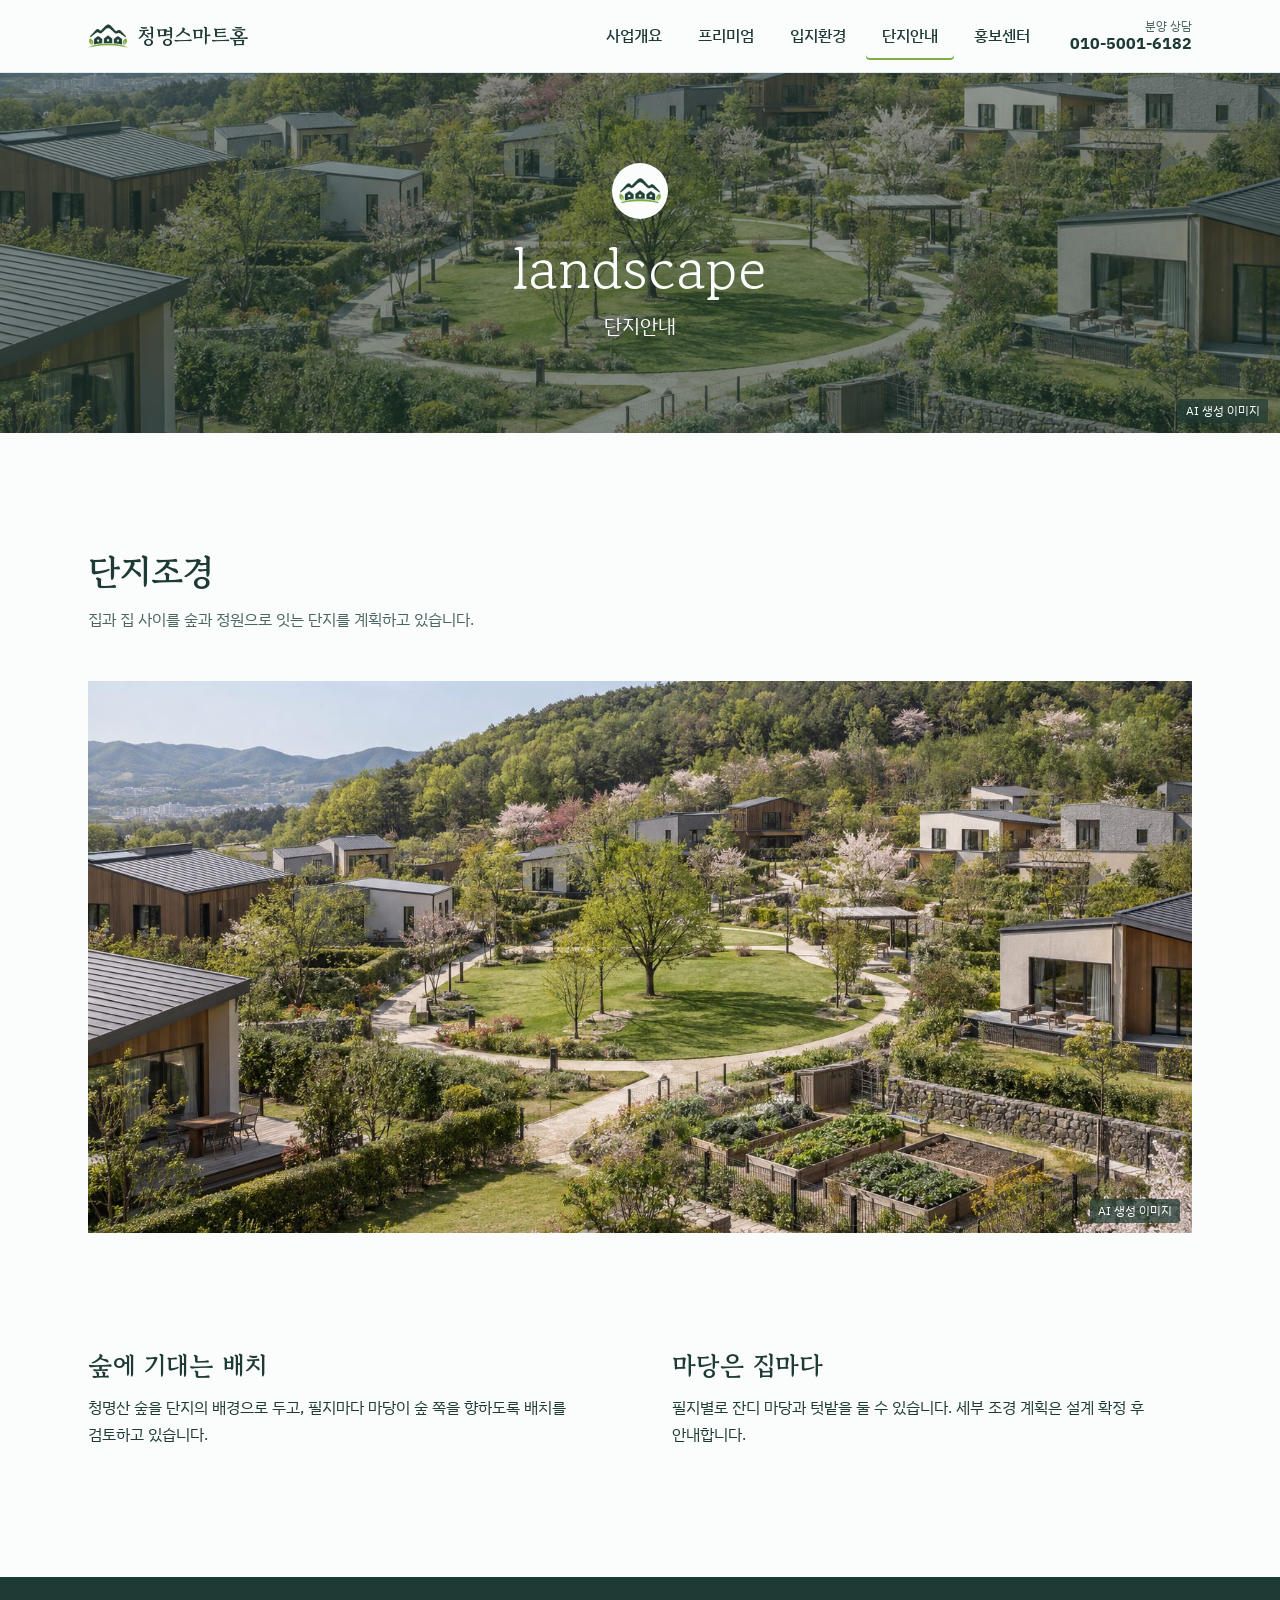
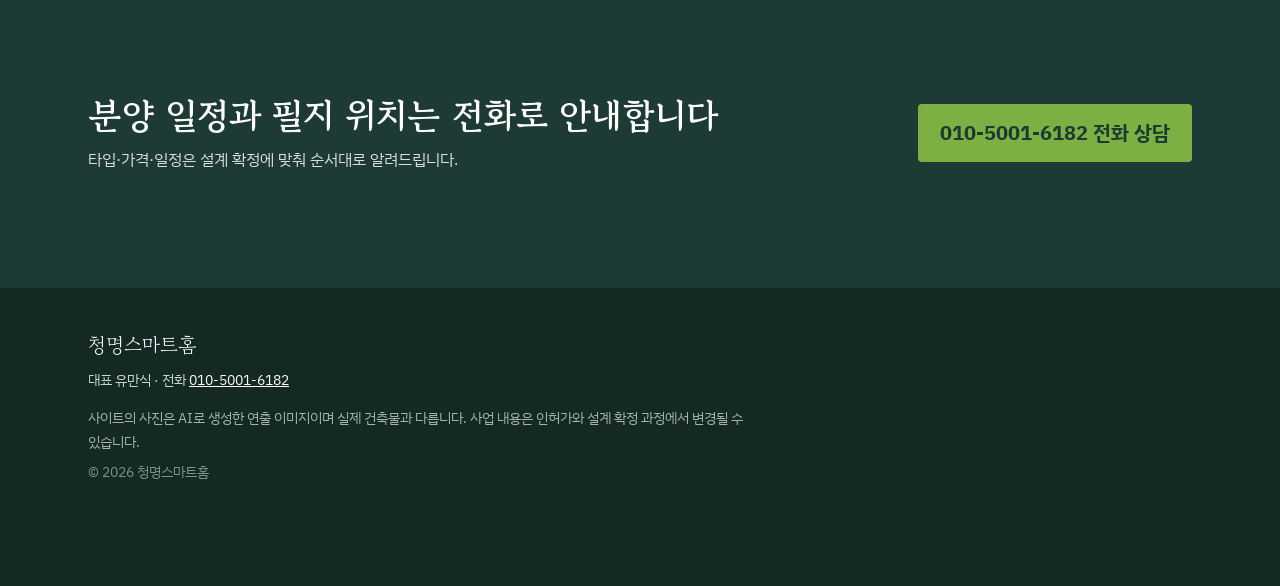
==== design.html @ 1e7546bb "청명스마트홈 소개 사이트 초기 버전 정적 HTML/CSS/JS, PC/MO 반응형 7개 페이지. AI 생성 이미지(codex image_gen)와 도면 기반 배치 개념도 포함.  " ====
<!doctype html>
<html lang="ko">
<head>
<meta charset="utf-8">
<meta name="viewport" content="width=device-width, initial-scale=1, viewport-fit=cover">
<meta name="robots" content="noindex, nofollow">
<title>단지조경 | 청명스마트홈</title>
<meta name="description" content="용인 기흥구 하갈동 청명산 기슭, 모듈형 스마트 단독주택 13세대 — 청명스마트홈">
<link rel="icon" href="assets/img/ai/logo-mark.png">
<link rel="preconnect" href="https://fonts.googleapis.com">
<link rel="preconnect" href="https://fonts.gstatic.com" crossorigin>
<link rel="stylesheet" href="https://fonts.googleapis.com/css2?family=Gowun+Batang:wght@400;700&family=IBM+Plex+Sans+KR:wght@400;500;700&display=swap">
<link rel="stylesheet" href="assets/css/style.css">
</head>
<body data-page="design">
<div data-mount="header"></div>
<div data-mount="sub-visual"></div>
<main id="main">
<section class="section">
  <div class="wrap">
    <div class="section__head"><h2>단지조경</h2><p>집과 집 사이를 숲과 정원으로 잇는 단지를 계획하고 있습니다.</p></div>
    <figure class="wide-fig">
      <img src="assets/img/ai/landscape.jpg" alt="단지 가운데 공용 잔디와 산책로, 텃밭이 있는 조경 연출 이미지 (AI 생성 이미지)">
      <span class="ai-badge">AI 생성 이미지</span>
    </figure>
    <div class="split section" style="padding-bottom:0">
      <div class="prose"><h3>숲에 기대는 배치</h3><p>청명산 숲을 단지의 배경으로 두고, 필지마다 마당이 숲 쪽을 향하도록 배치를 검토하고 있습니다.</p></div>
      <div class="prose"><h3>마당은 집마다</h3><p>필지별로 잔디 마당과 텃밭을 둘 수 있습니다. 세부 조경 계획은 설계 확정 후 안내합니다.</p></div>
    </div>
  </div>
</section>
</main>

<section class="cta">
  <div class="wrap section">
    <div>
      <h2>분양 일정과 필지 위치는 전화로 안내합니다</h2>
      <p>타입·가격·일정은 설계 확정에 맞춰 순서대로 알려드립니다.</p>
    </div>
    <a class="btn btn--leaf" data-tel>전화 상담</a>
  </div>
</section>
<div data-mount="footer"></div>
<script src="assets/js/site-data.js"></script>
<script src="assets/js/common.js"></script>
</body>
</html>
---- assets/css/style.css ----
/* 청명스마트홈 — 맑은 봄날(청명)의 하늘, 백자, 솔잎 */
:root {
  --sky: #DCEAF2;      /* 청명 하늘 */
  --sky-deep: #A9C3CF; /* 모듈 격자선 */
  --paper: #FBFCFC;    /* 백자 */
  --mist: #F3F8FA;
  --pine: #1E3A34;     /* 솔잎 먹색: 본문·헤더 */
  --pine-soft: #4A6560;
  --leaf: #7DB043;     /* 신록: 행동 유도 */
  --leaf-ink: #3F6B1C; /* 신록 위 텍스트 대비용 */

  --serif: "Gowun Batang", "Noto Serif KR", serif;
  --sans: "IBM Plex Sans KR", "Apple SD Gothic Neo", "Malgun Gothic", sans-serif;

  --step--1: 0.875rem;
  --step-0: 1rem;
  --step-1: 1.25rem;
  --step-2: 1.6rem;
  --step-3: 2.2rem;
  --step-4: clamp(2.2rem, 5vw, 3.6rem);

  --gutter: clamp(16px, 4vw, 48px);
  --max: 1200px;
  --header-h: 72px;
}

*, *::before, *::after { box-sizing: border-box; }
html { scroll-behavior: smooth; }
body {
  margin: 0;
  font-family: var(--sans);
  font-size: var(--step-0);
  line-height: 1.7;
  color: var(--pine);
  background: var(--paper);
  word-break: keep-all;
}
body.no-scroll { overflow: hidden; }
img { max-width: 100%; display: block; }
[hidden] { display: none !important; }
a { color: inherit; }
:focus-visible { outline: 3px solid var(--leaf); outline-offset: 3px; }
h1, h2, h3, h4 { font-family: var(--serif); font-weight: 700; line-height: 1.3; margin: 0; }

.wrap { max-width: var(--max); margin: 0 auto; padding-inline: var(--gutter); }
.section { padding-block: clamp(56px, 9vw, 120px); }
.section--sky { background: var(--sky); }
.section__head { max-width: 40rem; margin-bottom: clamp(28px, 4vw, 48px); }
.section__head h2 { font-size: var(--step-3); }
.section__head p { color: var(--pine-soft); margin: 12px 0 0; }

/* 헤더 */
.site-header {
  position: sticky; top: 0; z-index: 50;
  /* backdrop-filter는 고정 배치 모바일 메뉴의 기준을 헤더로 바꿔 메뉴를 잘라내므로 쓰지 않는다 */
  background: var(--paper);
  border-bottom: 1px solid var(--sky);
}
.site-header__inner {
  max-width: var(--max); margin: 0 auto; padding-inline: var(--gutter);
  height: var(--header-h); display: flex; align-items: center; gap: 24px;
}
.brand { display: flex; align-items: center; gap: 10px; text-decoration: none; flex-shrink: 0; }
.brand img { width: 40px; height: 40px; object-fit: contain; }
.brand__name { font-family: var(--serif); font-size: var(--step-1); font-weight: 700; }
.gnb { margin-left: auto; }
.gnb__list { list-style: none; margin: 0; padding: 0; display: flex; gap: 4px; }
.gnb__item { position: relative; }
.gnb__link { display: block; padding: 10px 16px; text-decoration: none; font-weight: 500; border-radius: 4px; }
.gnb__item.is-current > .gnb__link { box-shadow: inset 0 -2px 0 var(--leaf); }
.gnb__link:hover { background: var(--mist); }
.gnb__sub {
  list-style: none; margin: 0; padding: 8px 0; position: absolute; left: 0; top: 100%;
  min-width: 140px; background: var(--paper); border: 1px solid var(--sky);
  opacity: 0; visibility: hidden; transition: opacity .15s;
}
.gnb__item:hover .gnb__sub, .gnb__item:focus-within .gnb__sub { opacity: 1; visibility: visible; }
.gnb__sub a { display: block; padding: 8px 16px; text-decoration: none; font-size: var(--step--1); }
.gnb__sub a:hover, .gnb__sub a[aria-current="page"] { background: var(--sky); }
.head-tel {
  display: flex; flex-direction: column; text-decoration: none; text-align: right;
  font-weight: 700; line-height: 1.2; flex-shrink: 0;
}
.head-tel__label { font-size: .75rem; font-weight: 400; color: var(--pine-soft); }
.nav-toggle { display: none; }

/* 서브 비주얼 */
.sub-visual {
  position: relative; min-height: clamp(220px, 32vw, 360px);
  display: grid; place-items: center; text-align: center; color: var(--paper);
  background-color: var(--pine); background-position: center; background-size: cover;
}
.sub-visual__logo { width: 56px; height: 56px; margin: 0 auto 12px; background: var(--paper); border-radius: 50%; padding: 6px; }
.sub-visual__en { font-family: var(--serif); font-weight: 400; font-size: var(--step-4); letter-spacing: .02em; }
.sub-visual__ko { margin: 4px 0 0; font-size: var(--step-1); }
.ai-badge {
  position: absolute; right: 12px; bottom: 10px; font-size: .75rem;
  padding: 2px 8px; background: rgba(30, 58, 52, .7); color: var(--paper); border-radius: 3px;
}

/* 메인 슬라이드 */
.hero { position: relative; height: calc(100svh - var(--header-h)); min-height: 520px; max-height: 900px; overflow: hidden; background: var(--pine); }
.hero__slide { position: absolute; inset: 0; opacity: 0; transition: opacity 1.2s ease; }
.hero__slide.is-active { opacity: 1; }
.hero__slide img { width: 100%; height: 100%; object-fit: cover; }
.hero__slide::after { content: ""; position: absolute; inset: 0; background: linear-gradient(90deg, rgba(30, 58, 52, .72) 0%, rgba(30, 58, 52, .25) 55%, transparent 80%); }
.hero__text {
  position: absolute; z-index: 1; left: 0; right: 0; bottom: clamp(72px, 14vh, 140px);
  max-width: var(--max); margin: 0 auto; padding-inline: var(--gutter); color: var(--paper);
}
.hero__text h1, .hero__text h2 { font-size: var(--step-4); max-width: 14em; }
.hero__text p { font-size: var(--step-1); margin: 16px 0 0; max-width: 30em; }
.hero__ctrl {
  position: absolute; z-index: 2; right: var(--gutter); bottom: 28px;
  display: flex; align-items: center; gap: 8px; color: var(--paper);
}
.hero__ctrl button {
  width: 44px; height: 44px; border: 1px solid rgba(251, 252, 252, .6); background: transparent;
  color: var(--paper); font-size: 1.1rem; cursor: pointer; border-radius: 50%;
}
.hero__ctrl button:hover { background: rgba(251, 252, 252, .15); }
.hero__count { min-width: 3.5em; text-align: center; font-variant-numeric: tabular-nums; }
.hero .ai-badge { z-index: 2; left: var(--gutter); right: auto; bottom: 28px; }

/* 메인: 13필지 */
.plan-intro { display: grid; grid-template-columns: 1fr 1.4fr; gap: clamp(28px, 5vw, 72px); align-items: center; }
.plan-intro h2 { font-size: var(--step-4); }
.plan-intro p { color: var(--pine-soft); }
.plan-figure { margin: 0; background: var(--mist); border: 1px solid var(--sky); }
.plan-figure img { width: 100%; }
.plan-figure figcaption { font-size: var(--step--1); color: var(--pine-soft); padding: 10px 14px; border-top: 1px solid var(--sky); }

.btn {
  display: inline-flex; align-items: center; gap: 8px; padding: 12px 22px;
  text-decoration: none; font-weight: 700; border-radius: 4px;
  background: var(--pine); color: var(--paper);
}
.btn:hover { background: #2B4F47; }
.btn--leaf { background: var(--leaf); color: var(--pine); }
.btn--leaf:hover { background: #8FC255; }
.btn-row { display: flex; flex-wrap: wrap; gap: 12px; margin-top: 24px; }

/* 타입 미리보기 */
.type-strip { list-style: none; margin: 0; padding: 0; display: grid; grid-template-columns: repeat(5, 1fr); gap: 16px; }
.type-strip a { display: block; text-decoration: none; }
.type-strip img { aspect-ratio: 4 / 3; object-fit: cover; width: 100%; }
.type-strip__name { display: block; margin-top: 10px; font-family: var(--serif); font-size: var(--step-1); font-weight: 700; }
.type-strip__meta { display: block; font-size: var(--step--1); color: var(--pine-soft); }
.type-strip a:hover .type-strip__name { text-decoration: underline; text-decoration-color: var(--leaf); text-underline-offset: 4px; }

/* 표 */
.spec-table { width: 100%; border-collapse: collapse; border-top: 2px solid var(--pine); }
.spec-table th, .spec-table td { padding: 16px 12px; border-bottom: 1px solid var(--sky-deep); text-align: left; vertical-align: top; }
.spec-table th { width: 28%; font-weight: 500; color: var(--pine-soft); }
.spec-table--compact th, .spec-table--compact td { padding: 10px 8px; font-size: var(--step--1); }

/* 두 단 레이아웃 */
.split { display: grid; grid-template-columns: 1fr 1fr; gap: clamp(28px, 5vw, 64px); align-items: start; }
.prose h3 { font-size: var(--step-2); margin-bottom: 12px; }
.prose p { margin: 0 0 14px; max-width: 36em; }

/* 프리미엄 */
.merit { list-style: none; margin: 0; padding: 0; display: grid; grid-template-columns: repeat(3, 1fr); border-top: 2px solid var(--pine); }
.merit li { padding: 28px 24px 28px 0; border-bottom: 1px solid var(--sky-deep); }
.merit li:not(:nth-child(3n+1)) { padding-left: 24px; border-left: 1px solid var(--sky-deep); }
.merit h3 { font-size: var(--step-1); margin-bottom: 8px; }
.merit p { margin: 0; color: var(--pine-soft); font-size: .95rem; }
.merit .tag { display: inline-block; margin-top: 10px; font-size: .75rem; color: var(--leaf-ink); }

/* 입지 */
.loc-map { margin: 0; border: 1px solid var(--sky); background: var(--mist); position: relative; }
.loc-map__zoom {
  position: absolute; right: 12px; top: 12px; padding: 6px 12px; font-size: var(--step--1);
  background: var(--paper); border: 1px solid var(--sky-deep); text-decoration: none; border-radius: 3px;
}
.loc-list { list-style: none; margin: 0; padding: 0; display: grid; grid-template-columns: repeat(2, 1fr); gap: 0 32px; }
.loc-item { padding: 20px 0; border-bottom: 1px solid var(--sky-deep); }
.loc-item h4 { font-size: var(--step-1); }
.loc-item p { margin: 6px 0 0; }
.loc-item__src { font-size: .8rem; color: var(--pine-soft); }
.loc-item--owner h4::after { content: "사업주 안내"; margin-left: 8px; font: 500 .7rem var(--sans); color: var(--leaf-ink); border: 1px solid var(--leaf); padding: 1px 6px; border-radius: 2px; vertical-align: middle; }

/* 타입별 모듈주택 탭 */
.type-tabs__list { display: flex; gap: 8px; margin-bottom: 32px; overflow-x: auto; }
.type-tabs__tab {
  flex: 1 0 120px; padding: 12px 8px; cursor: pointer; text-align: center;
  background: var(--paper); color: var(--pine); border: 1px solid var(--pine); border-radius: 4px;
  font: inherit; display: flex; flex-direction: column; line-height: 1.3;
}
.type-tabs__tab strong { font-family: var(--serif); font-size: var(--step-1); }
.type-tabs__tab span { font-size: .8rem; color: inherit; opacity: .8; }
.type-tabs__tab[aria-selected="true"] { background: var(--pine); color: var(--paper); }
.type-panel { display: grid; grid-template-columns: 1.4fr 1fr; gap: clamp(24px, 4vw, 56px); align-items: start; }
.type-panel__fig { margin: 0; }
.type-panel__fig img { width: 100%; aspect-ratio: 3 / 2; object-fit: cover; }
.type-panel__fig figcaption { font-size: .8rem; color: var(--pine-soft); margin-top: 8px; }
.type-panel__title { font-size: var(--step-3); }
.type-panel__title span { font-weight: 400; }
.type-panel__size { font-size: var(--step-1); margin: 4px 0 16px; color: var(--leaf-ink); font-weight: 700; }
.type-panel__points { padding-left: 1.1em; margin: 20px 0; }
.type-panel__points li { margin-bottom: 6px; }
.type-panel__ref { font-size: .8rem; color: var(--pine-soft); border-left: 3px solid var(--sky-deep); padding-left: 10px; }
.notice { font-size: var(--step--1); color: var(--pine-soft); margin-top: 32px; }

/* 언론보도 */
.news-list { list-style: none; margin: 0; padding: 0; border-top: 2px solid var(--pine); }
.news-list a {
  display: grid; grid-template-columns: 8rem 1fr 7rem; gap: 16px; align-items: baseline;
  padding: 22px 8px; border-bottom: 1px solid var(--sky-deep); text-decoration: none;
}
.news-list a:hover { background: var(--mist); }
.news-list__press { font-weight: 700; }
.news-list__title { font-family: var(--serif); font-size: var(--step-1); }
.news-list time { color: var(--pine-soft); font-size: var(--step--1); text-align: right; }

/* 조경 */
.wide-fig { margin: 0; position: relative; }
.wide-fig img { width: 100%; aspect-ratio: 16 / 8; object-fit: cover; }

/* 상담 */
.cta { background: var(--pine); color: var(--paper); }
.cta .wrap { display: flex; flex-wrap: wrap; justify-content: space-between; align-items: center; gap: 24px; }
.cta h2 { font-size: var(--step-3); }
.cta p { margin: 8px 0 0; opacity: .85; }
.cta .btn--leaf { font-size: var(--step-1); }

/* 푸터 */
.site-footer { background: #142824; color: #C8D6D3; padding-block: 40px 96px; font-size: var(--step--1); }
.site-footer__inner { max-width: var(--max); margin: 0 auto; padding-inline: var(--gutter); }
.site-footer p { margin: 0 0 6px; }
.site-footer__brand { font-family: var(--serif); font-size: var(--step-1); color: var(--paper); }
.site-footer a { color: var(--paper); }
.site-footer__note { max-width: 48em; opacity: .8; margin-top: 14px !important; }
.site-footer__copy { opacity: .6; }

.call-fab { display: none; }

/* 태블릿 */
@media (max-width: 1024px) {
  .type-strip { grid-template-columns: repeat(3, 1fr); }
  .merit { grid-template-columns: repeat(2, 1fr); }
  .merit li:not(:nth-child(3n+1)) { padding-left: 0; border-left: 0; }
  .merit li:nth-child(even) { padding-left: 24px; border-left: 1px solid var(--sky-deep); }
}

/* 모바일 */
@media (max-width: 860px) {
  :root { --header-h: 60px; }
  .head-tel { display: none; }
  .nav-toggle {
    display: flex; flex-direction: column; justify-content: center; gap: 5px;
    margin-left: auto; width: 44px; height: 44px; padding: 10px; border: 0; background: none; cursor: pointer;
  }
  .nav-toggle span { display: block; height: 2px; background: var(--pine); transition: transform .2s, opacity .2s; }
  .is-open .nav-toggle span:nth-child(1) { transform: translateY(7px) rotate(45deg); }
  .is-open .nav-toggle span:nth-child(2) { opacity: 0; }
  .is-open .nav-toggle span:nth-child(3) { transform: translateY(-7px) rotate(-45deg); }
  .gnb {
    position: fixed; inset: var(--header-h) 0 0 0; background: var(--paper);
    padding: 16px var(--gutter) 40px; overflow-y: auto; display: none;
  }
  .is-open .gnb { display: block; }
  .gnb__list { flex-direction: column; gap: 0; }
  .gnb__item { border-bottom: 1px solid var(--sky); }
  .gnb__link { padding: 16px 4px; font-size: var(--step-1); font-family: var(--serif); }
  .gnb__sub { position: static; opacity: 1; visibility: visible; border: 0; padding: 0 0 12px 12px; background: none; }
  .gnb__sub a { font-size: var(--step-0); }

  .plan-intro, .split, .type-panel { grid-template-columns: 1fr; }
  .type-strip { grid-template-columns: repeat(2, 1fr); }
  .merit, .loc-list { grid-template-columns: 1fr; }
  .merit li:nth-child(even) { padding-left: 0; border-left: 0; }
  .merit li { padding-right: 0; }
  .news-list a { grid-template-columns: 1fr; gap: 4px; }
  .news-list time { text-align: left; }
  .spec-table th { width: 34%; }
  /* 하단 전화 버튼(약 80px)을 피해 배치 */
  .hero__text { bottom: 150px; }
  .hero__ctrl, .hero .ai-badge { bottom: 92px; }
  .wide-fig img { aspect-ratio: 4 / 3; }

  .call-fab {
    display: block; position: fixed; z-index: 40; left: 16px; right: 16px;
    bottom: calc(16px + env(safe-area-inset-bottom, 0px));
    padding: 14px; text-align: center; font-weight: 700; text-decoration: none;
    background: var(--leaf); color: var(--pine); border-radius: 6px;
    box-shadow: 0 4px 14px rgba(30, 58, 52, .25);
  }
}

@media (prefers-reduced-motion: reduce) {
  html { scroll-behavior: auto; }
  .hero__slide { transition: none; }
}
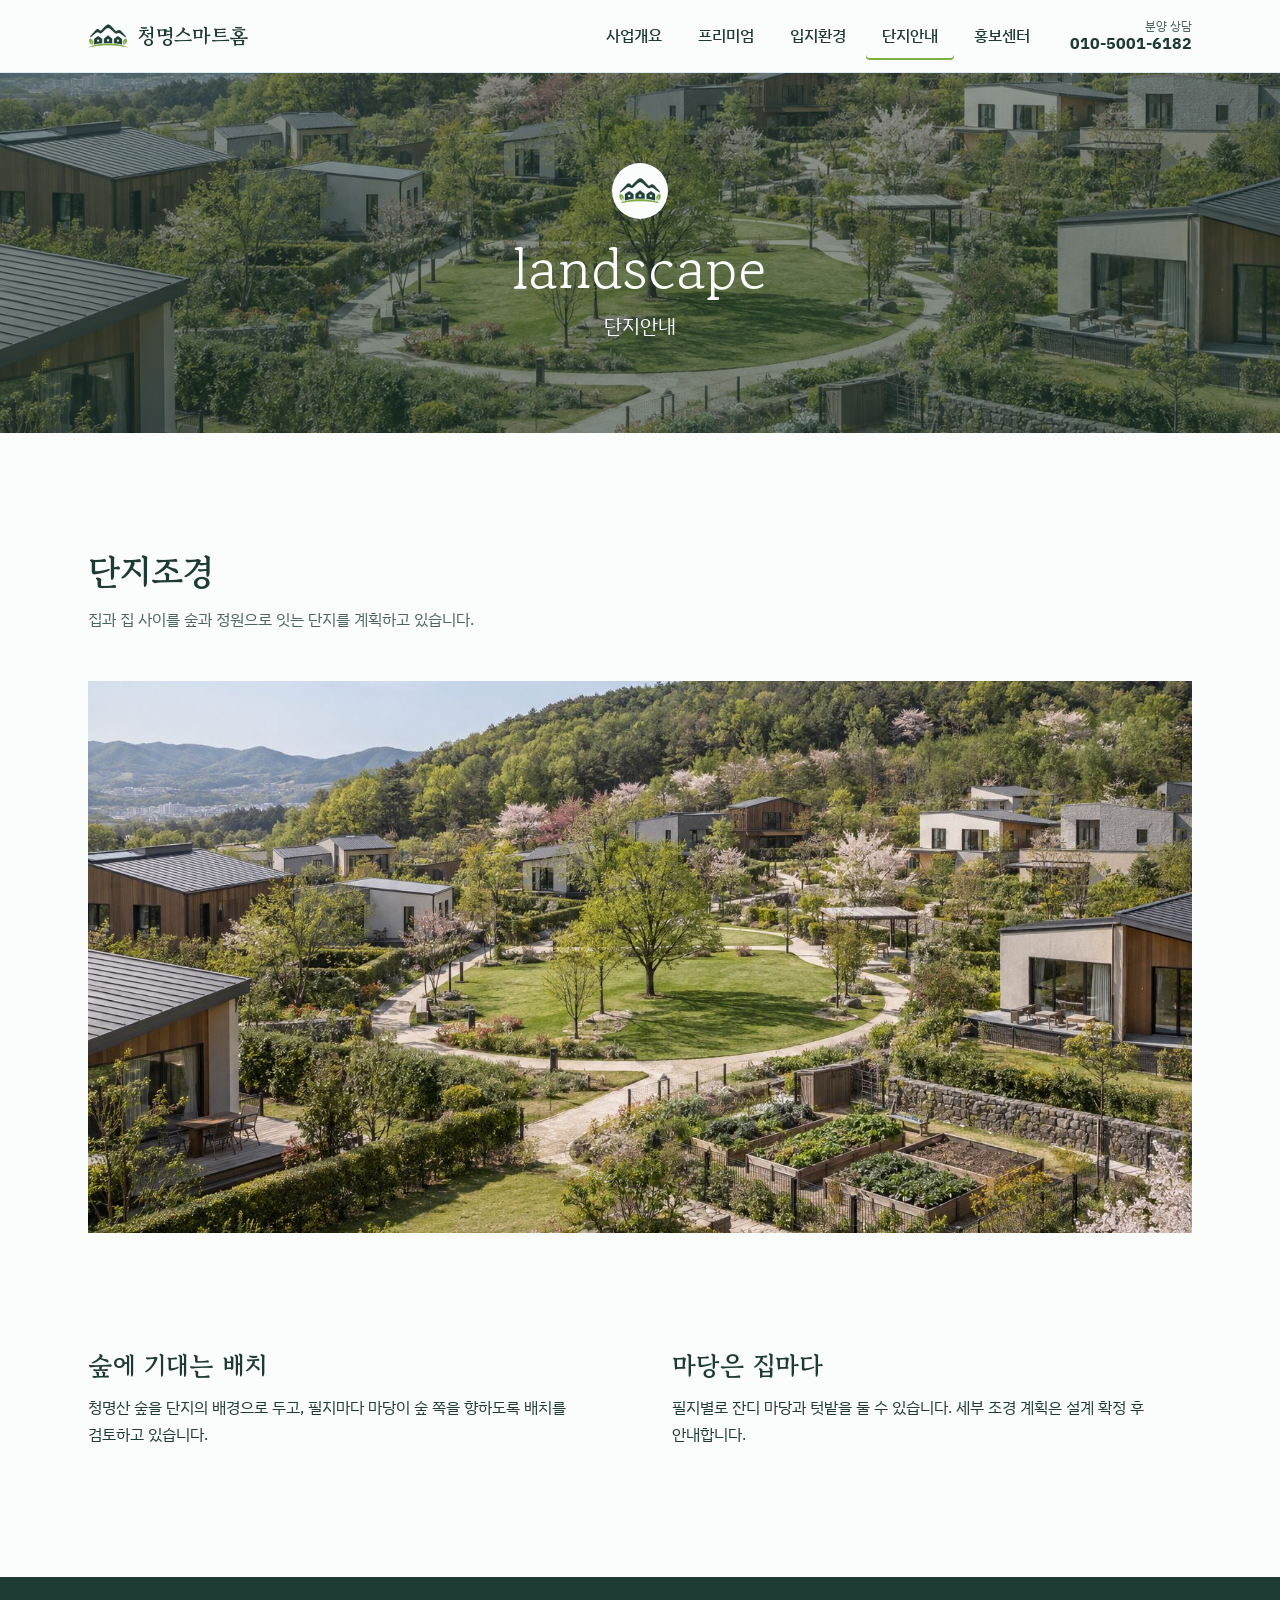
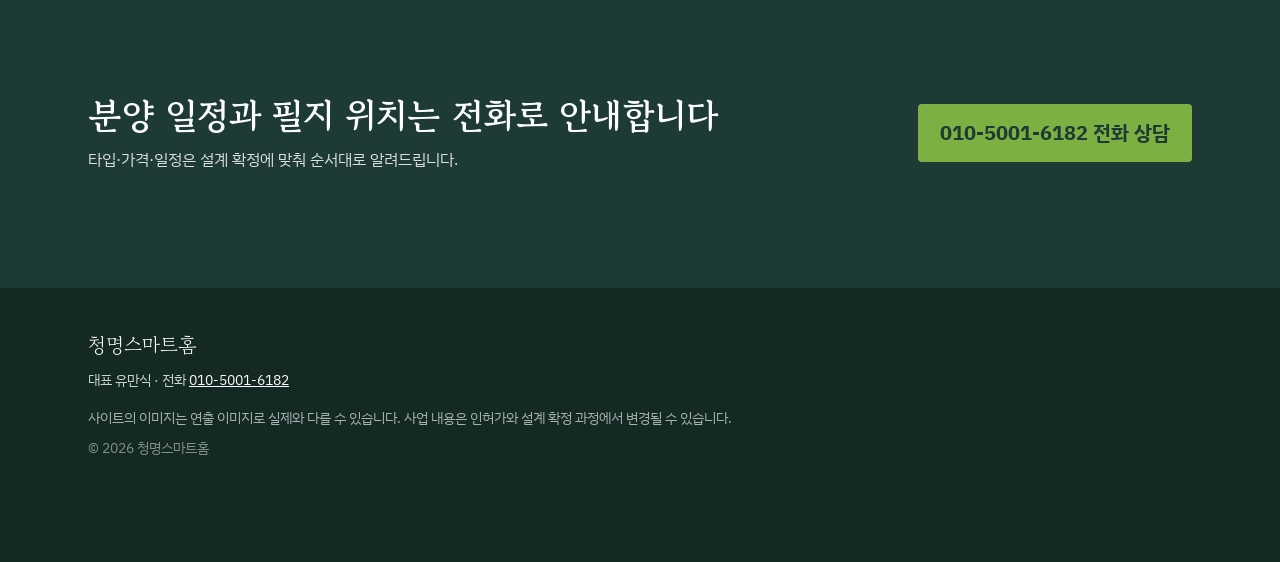
==== commit 3eb56283: "사이트 화면의 AI 생성 표기 제거 AI 생성 여부는 내부 핸드오프에만 기록하고, 푸터에는 연출 이미지 고지만 유지.  Co-Authored-By: Claude Opus 5.5 <" ====
--- a/design.html
+++ b/design.html
@@ -20,8 +20,7 @@
   <div class="wrap">
     <div class="section__head"><h2>단지조경</h2><p>집과 집 사이를 숲과 정원으로 잇는 단지를 계획하고 있습니다.</p></div>
     <figure class="wide-fig">
-      <img src="assets/img/ai/landscape.jpg" alt="단지 가운데 공용 잔디와 산책로, 텃밭이 있는 조경 연출 이미지 (AI 생성 이미지)">
-      <span class="ai-badge">AI 생성 이미지</span>
+      <img src="assets/img/ai/landscape.jpg" alt="단지 가운데 공용 잔디와 산책로, 텃밭이 있는 조경 연출 이미지">
     </figure>
     <div class="split section" style="padding-bottom:0">
       <div class="prose"><h3>숲에 기대는 배치</h3><p>청명산 숲을 단지의 배경으로 두고, 필지마다 마당이 숲 쪽을 향하도록 배치를 검토하고 있습니다.</p></div>
--- a/assets/css/style.css
+++ b/assets/css/style.css
@@ -93,10 +93,6 @@
 .sub-visual__logo { width: 56px; height: 56px; margin: 0 auto 12px; background: var(--paper); border-radius: 50%; padding: 6px; }
 .sub-visual__en { font-family: var(--serif); font-weight: 400; font-size: var(--step-4); letter-spacing: .02em; }
 .sub-visual__ko { margin: 4px 0 0; font-size: var(--step-1); }
-.ai-badge {
-  position: absolute; right: 12px; bottom: 10px; font-size: .75rem;
-  padding: 2px 8px; background: rgba(30, 58, 52, .7); color: var(--paper); border-radius: 3px;
-}
 
 /* 메인 슬라이드 */
 .hero { position: relative; height: calc(100svh - var(--header-h)); min-height: 520px; max-height: 900px; overflow: hidden; background: var(--pine); }
@@ -120,8 +116,7 @@
 }
 .hero__ctrl button:hover { background: rgba(251, 252, 252, .15); }
 .hero__count { min-width: 3.5em; text-align: center; font-variant-numeric: tabular-nums; }
-.hero .ai-badge { z-index: 2; left: var(--gutter); right: auto; bottom: 28px; }
-
+.hero 
 /* 메인: 13필지 */
 .plan-intro { display: grid; grid-template-columns: 1fr 1.4fr; gap: clamp(28px, 5vw, 72px); align-items: center; }
 .plan-intro h2 { font-size: var(--step-4); }
@@ -276,8 +271,7 @@
   .spec-table th { width: 34%; }
   /* 하단 전화 버튼(약 80px)을 피해 배치 */
   .hero__text { bottom: 150px; }
-  .hero__ctrl, .hero .ai-badge { bottom: 92px; }
-  .wide-fig img { aspect-ratio: 4 / 3; }
+  .hero__ctrl, .hero   .wide-fig img { aspect-ratio: 4 / 3; }
 
   .call-fab {
     display: block; position: fixed; z-index: 40; left: 16px; right: 16px;
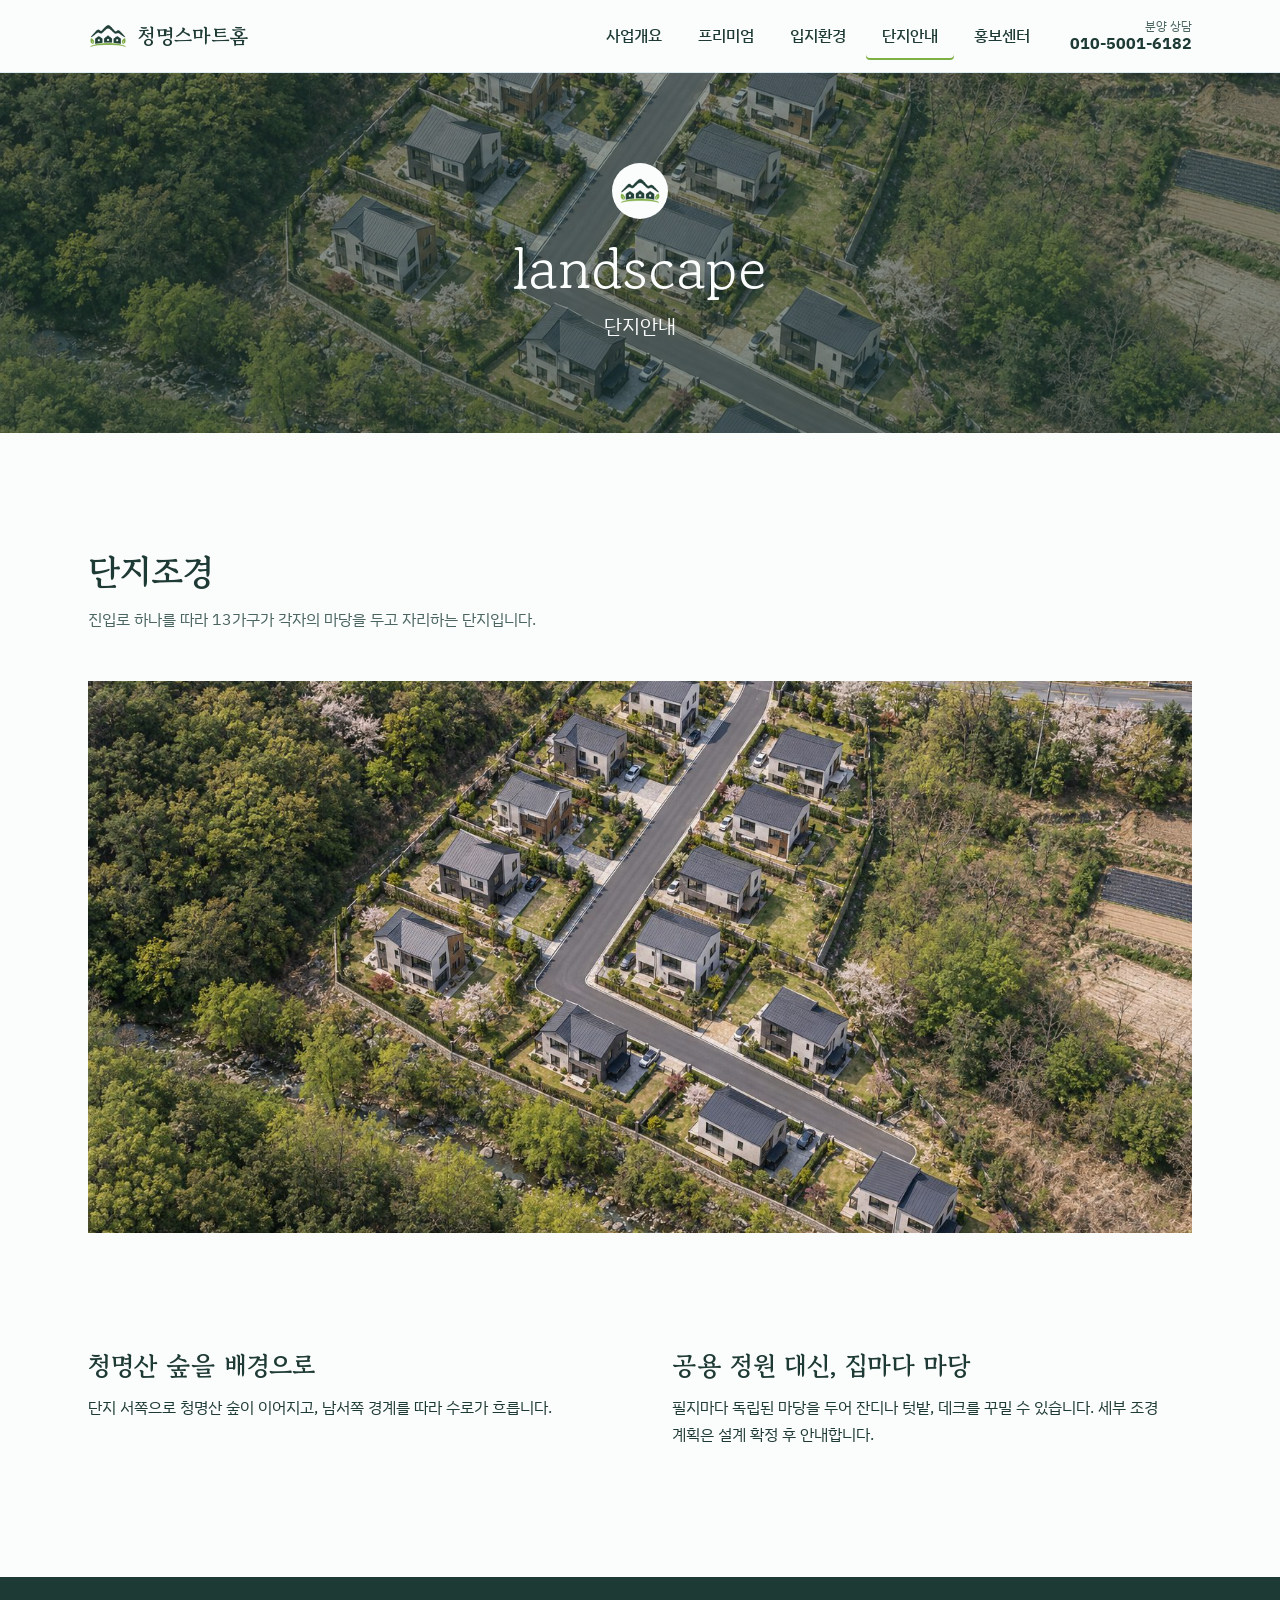
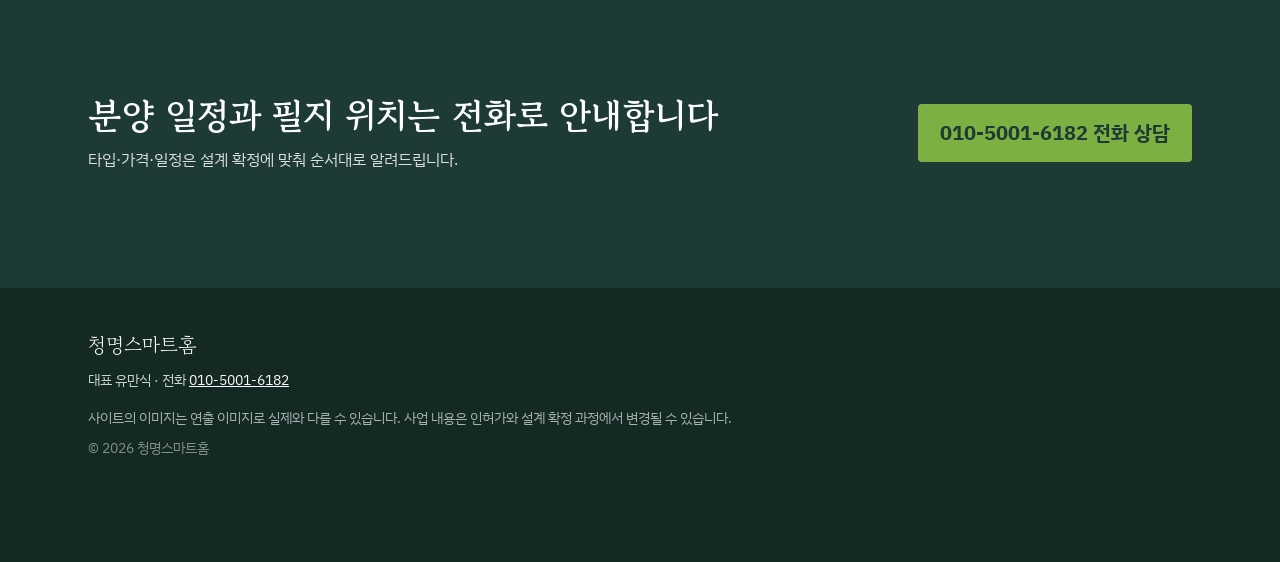
==== commit 7ba9e6a5: "사업개요 대표 지번·지도 링크 추가, 입지 지도·단지조경 이미지 교체 - 대표 지번 하갈동 343-1 일원, 카카오맵·네이버지도 링크 - 입지 지도: 네이버지도 좌표 기반 실제 방" ====
--- a/design.html
+++ b/design.html
@@ -18,13 +18,13 @@
 <main id="main">
 <section class="section">
   <div class="wrap">
-    <div class="section__head"><h2>단지조경</h2><p>집과 집 사이를 숲과 정원으로 잇는 단지를 계획하고 있습니다.</p></div>
+    <div class="section__head"><h2>단지조경</h2><p>진입로 하나를 따라 13가구가 각자의 마당을 두고 자리하는 단지입니다.</p></div>
     <figure class="wide-fig">
-      <img src="assets/img/ai/landscape.jpg" alt="단지 가운데 공용 잔디와 산책로, 텃밭이 있는 조경 연출 이미지">
+      <img src="assets/img/ai/landscape-v2.jpg" alt="꺾인 진입로 하나를 따라 13채의 주택이 각자의 마당을 두고 늘어선 단지 조감 연출 이미지">
     </figure>
     <div class="split section" style="padding-bottom:0">
-      <div class="prose"><h3>숲에 기대는 배치</h3><p>청명산 숲을 단지의 배경으로 두고, 필지마다 마당이 숲 쪽을 향하도록 배치를 검토하고 있습니다.</p></div>
-      <div class="prose"><h3>마당은 집마다</h3><p>필지별로 잔디 마당과 텃밭을 둘 수 있습니다. 세부 조경 계획은 설계 확정 후 안내합니다.</p></div>
+      <div class="prose"><h3>청명산 숲을 배경으로</h3><p>단지 서쪽으로 청명산 숲이 이어지고, 남서쪽 경계를 따라 수로가 흐릅니다.</p></div>
+      <div class="prose"><h3>공용 정원 대신, 집마다 마당</h3><p>필지마다 독립된 마당을 두어 잔디나 텃밭, 데크를 꾸밀 수 있습니다. 세부 조경 계획은 설계 확정 후 안내합니다.</p></div>
     </div>
   </div>
 </section>
--- a/assets/css/style.css
+++ b/assets/css/style.css
@@ -211,6 +211,10 @@
 /* 조경 */
 .wide-fig { margin: 0; position: relative; }
 .wide-fig img { width: 100%; aspect-ratio: 16 / 8; object-fit: cover; }
+
+.map-links { margin-top: 28px; }
+.map-links__addr { margin: 0; font-family: var(--serif); font-size: var(--step-1); font-weight: 700; }
+.map-links .btn-row { margin-top: 12px; }
 
 /* 상담 */
 .cta { background: var(--pine); color: var(--paper); }
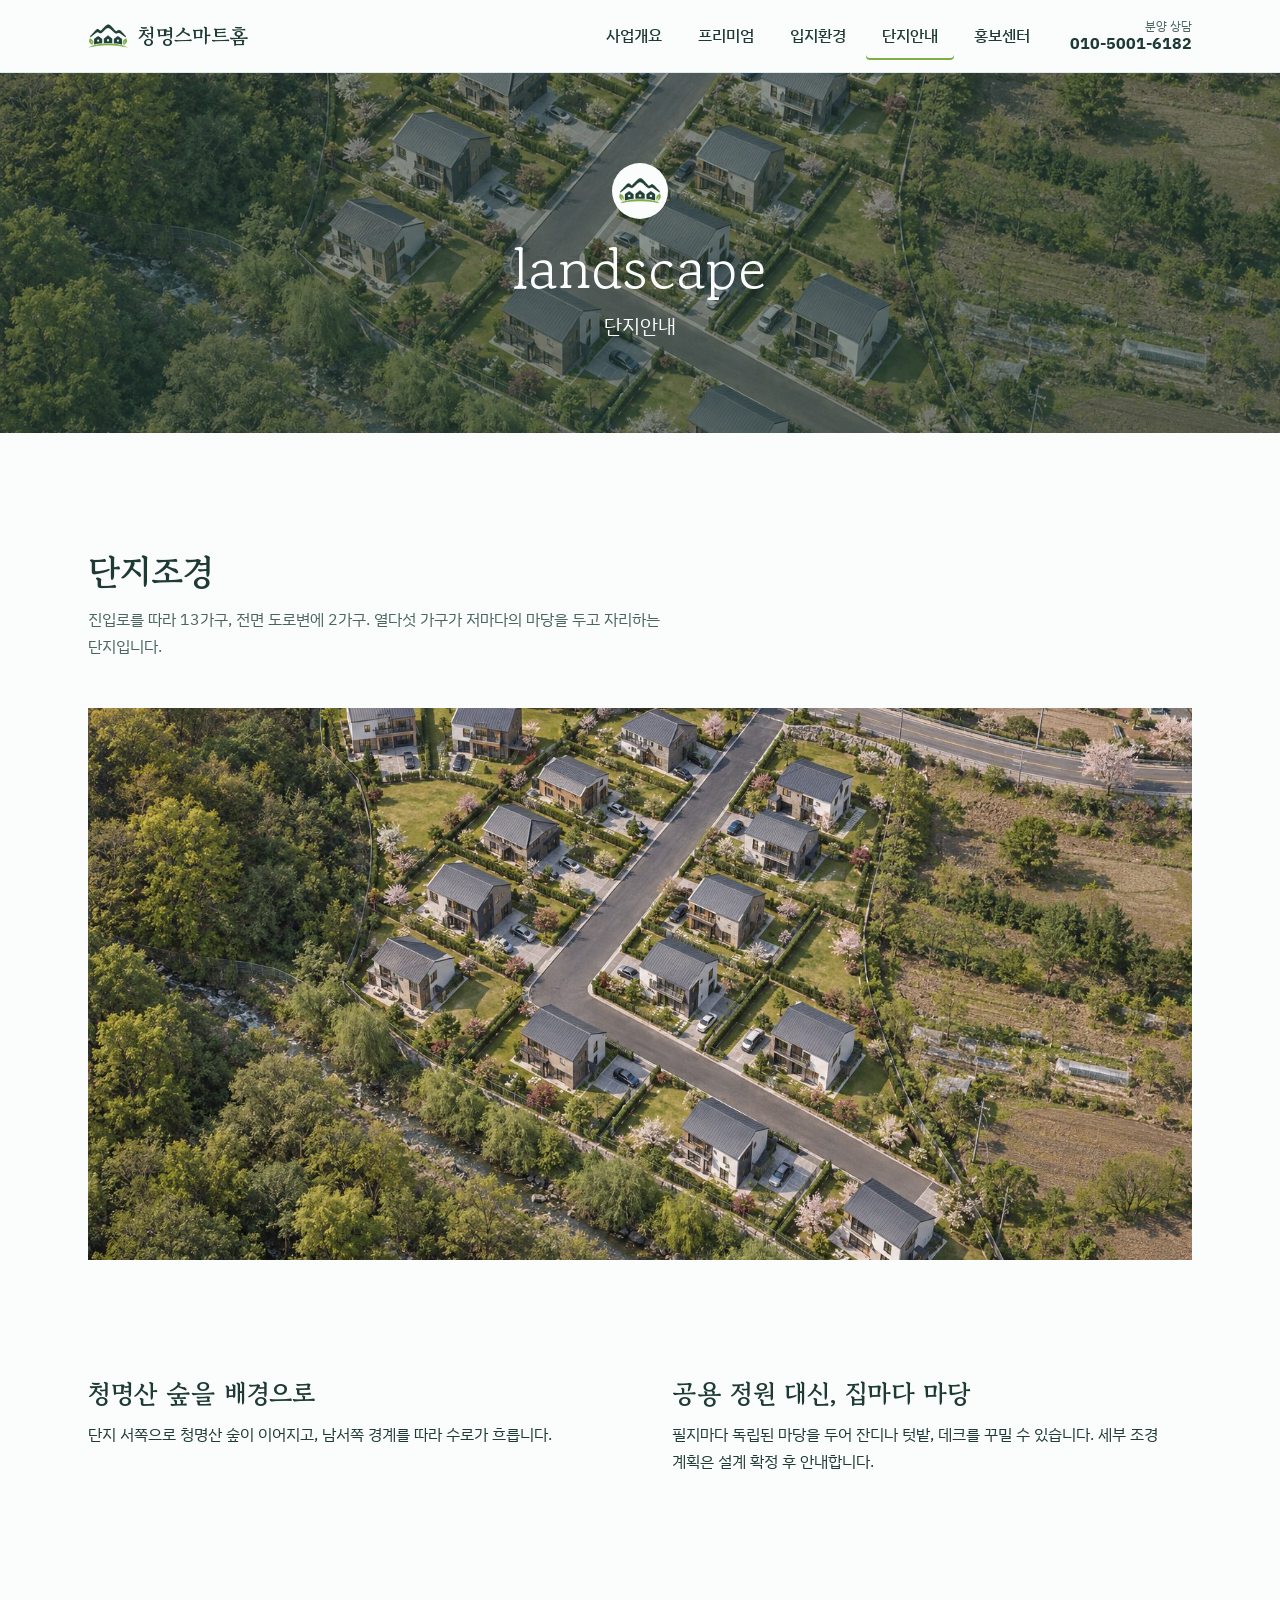
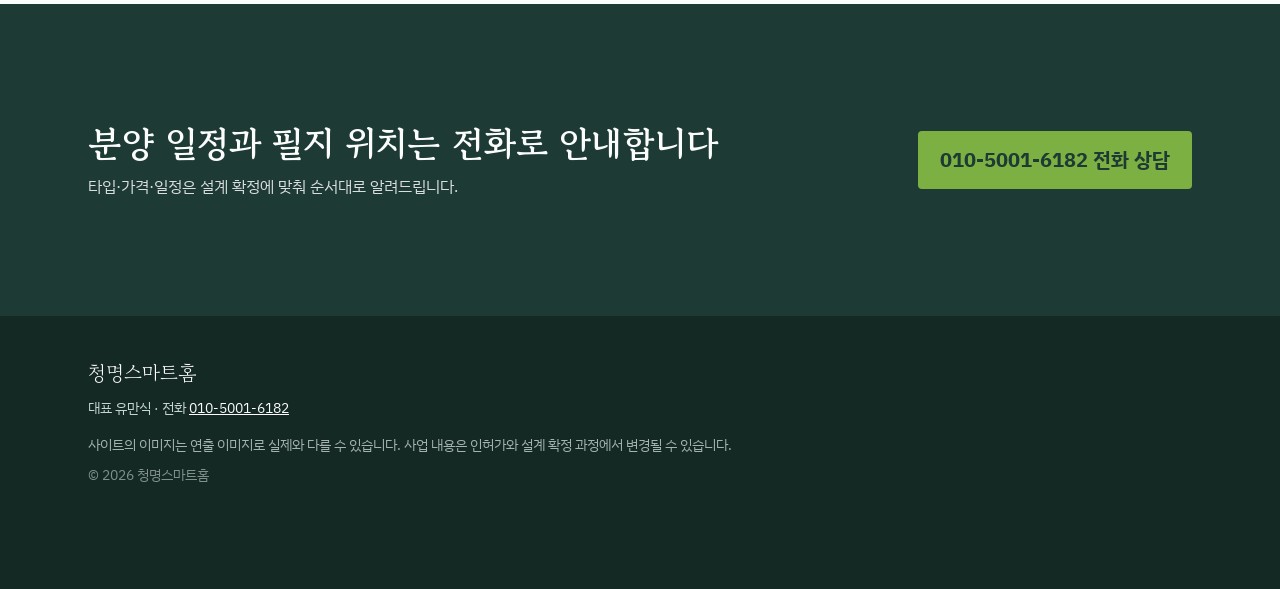
==== commit d85e959d: "15필지(343-2답 일대 2필지 추가)·사업개요·문구·언론보도 갱신 - 배치 개념도에 14·15번 필지 추가, 단지 전경·단지조경·거실 이미지 재생성 - 대지 약 1,900평, " ====
--- a/design.html
+++ b/design.html
@@ -5,7 +5,7 @@
 <meta name="viewport" content="width=device-width, initial-scale=1, viewport-fit=cover">
 <meta name="robots" content="noindex, nofollow">
 <title>단지조경 | 청명스마트홈</title>
-<meta name="description" content="용인 기흥구 하갈동 청명산 기슭, 모듈형 스마트 단독주택 13세대 — 청명스마트홈">
+<meta name="description" content="용인 기흥구 하갈동 청명산 기슭, 모듈형 AI 스마트 단독주택 15세대 — 청명스마트홈">
 <link rel="icon" href="assets/img/ai/logo-mark.png">
 <link rel="preconnect" href="https://fonts.googleapis.com">
 <link rel="preconnect" href="https://fonts.gstatic.com" crossorigin>
@@ -18,9 +18,9 @@
 <main id="main">
 <section class="section">
   <div class="wrap">
-    <div class="section__head"><h2>단지조경</h2><p>진입로 하나를 따라 13가구가 각자의 마당을 두고 자리하는 단지입니다.</p></div>
+    <div class="section__head"><h2>단지조경</h2><p>진입로를 따라 13가구, 전면 도로변에 2가구. 열다섯 가구가 저마다의 마당을 두고 자리하는 단지입니다.</p></div>
     <figure class="wide-fig">
-      <img src="assets/img/ai/landscape-v2.jpg" alt="꺾인 진입로 하나를 따라 13채의 주택이 각자의 마당을 두고 늘어선 단지 조감 연출 이미지">
+      <img src="assets/img/ai/landscape-v3.jpg" alt="꺾인 진입로를 따라 13채, 전면 도로변에 2채의 주택이 각자의 마당을 두고 자리한 단지 조감 연출 이미지">
     </figure>
     <div class="split section" style="padding-bottom:0">
       <div class="prose"><h3>청명산 숲을 배경으로</h3><p>단지 서쪽으로 청명산 숲이 이어지고, 남서쪽 경계를 따라 수로가 흐릅니다.</p></div>
--- a/assets/css/style.css
+++ b/assets/css/style.css
@@ -117,7 +117,7 @@
 .hero__ctrl button:hover { background: rgba(251, 252, 252, .15); }
 .hero__count { min-width: 3.5em; text-align: center; font-variant-numeric: tabular-nums; }
 .hero 
-/* 메인: 13필지 */
+/* 메인: 15필지 */
 .plan-intro { display: grid; grid-template-columns: 1fr 1.4fr; gap: clamp(28px, 5vw, 72px); align-items: center; }
 .plan-intro h2 { font-size: var(--step-4); }
 .plan-intro p { color: var(--pine-soft); }
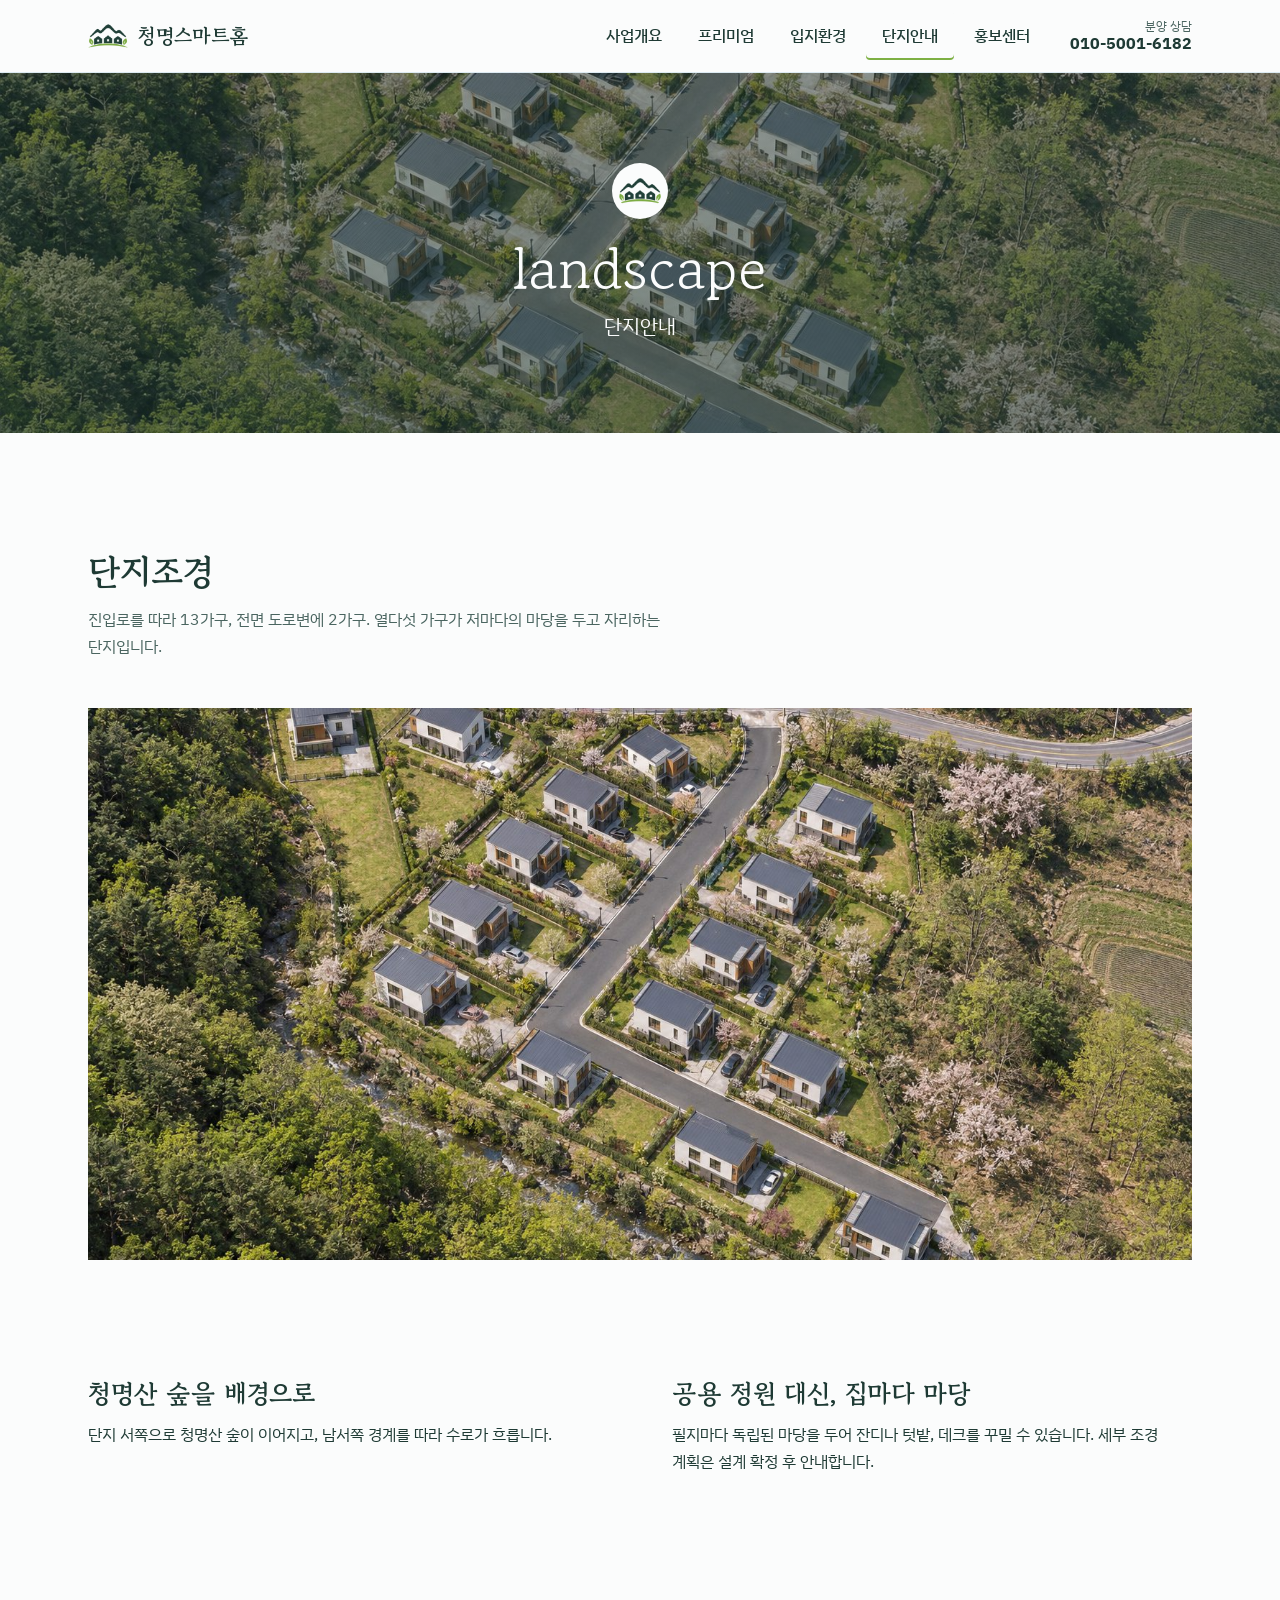
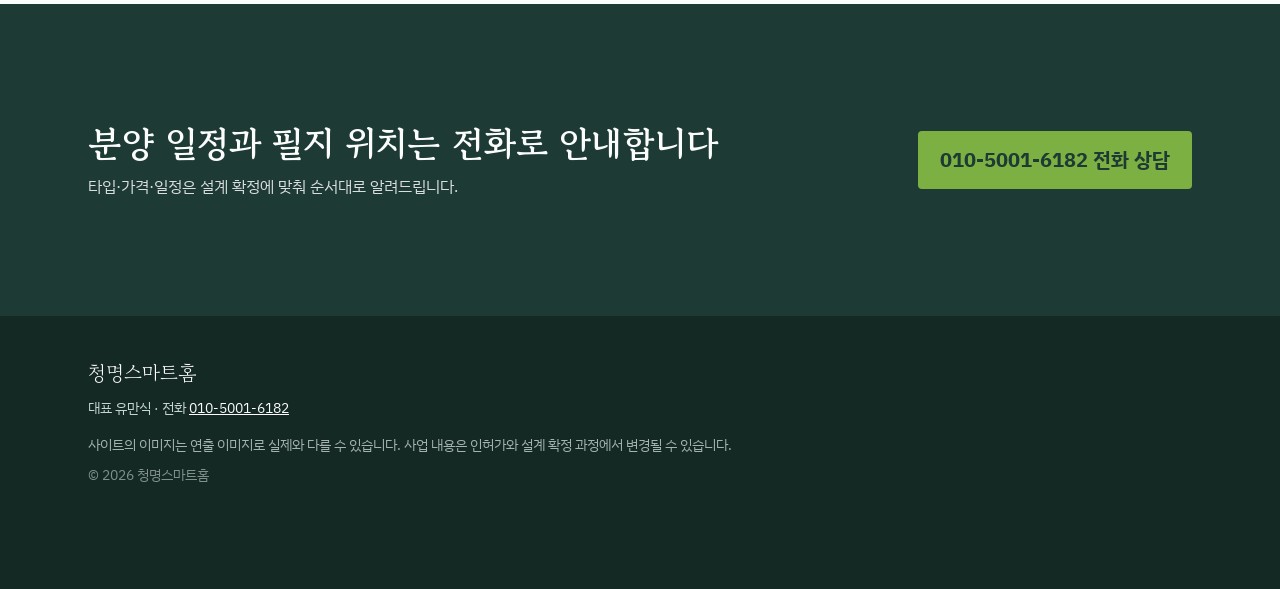
==== commit 5bcac905: "10/13 수정사항 반영: 배치도 건물 위치·단지조경·약도·직주근접·도로 문구 - 배치도 건물 14동을 수정안 위치로 이동(필지 경계 유지), 단지조경 이미지 재생성 - 청명초 0" ====
--- a/design.html
+++ b/design.html
@@ -20,7 +20,7 @@
   <div class="wrap">
     <div class="section__head"><h2>단지조경</h2><p>진입로를 따라 13가구, 전면 도로변에 2가구. 열다섯 가구가 저마다의 마당을 두고 자리하는 단지입니다.</p></div>
     <figure class="wide-fig">
-      <img src="assets/img/ai/landscape-v3.jpg" alt="꺾인 진입로를 따라 13채, 전면 도로변에 2채의 주택이 각자의 마당을 두고 자리한 단지 조감 연출 이미지">
+      <img src="assets/img/ai/landscape-v4.jpg" alt="꺾인 진입로를 따라 13채, 전면 도로변에 2채의 주택이 각자의 마당을 두고 자리한 단지 조감 연출 이미지">
     </figure>
     <div class="split section" style="padding-bottom:0">
       <div class="prose"><h3>청명산 숲을 배경으로</h3><p>단지 서쪽으로 청명산 숲이 이어지고, 남서쪽 경계를 따라 수로가 흐릅니다.</p></div>
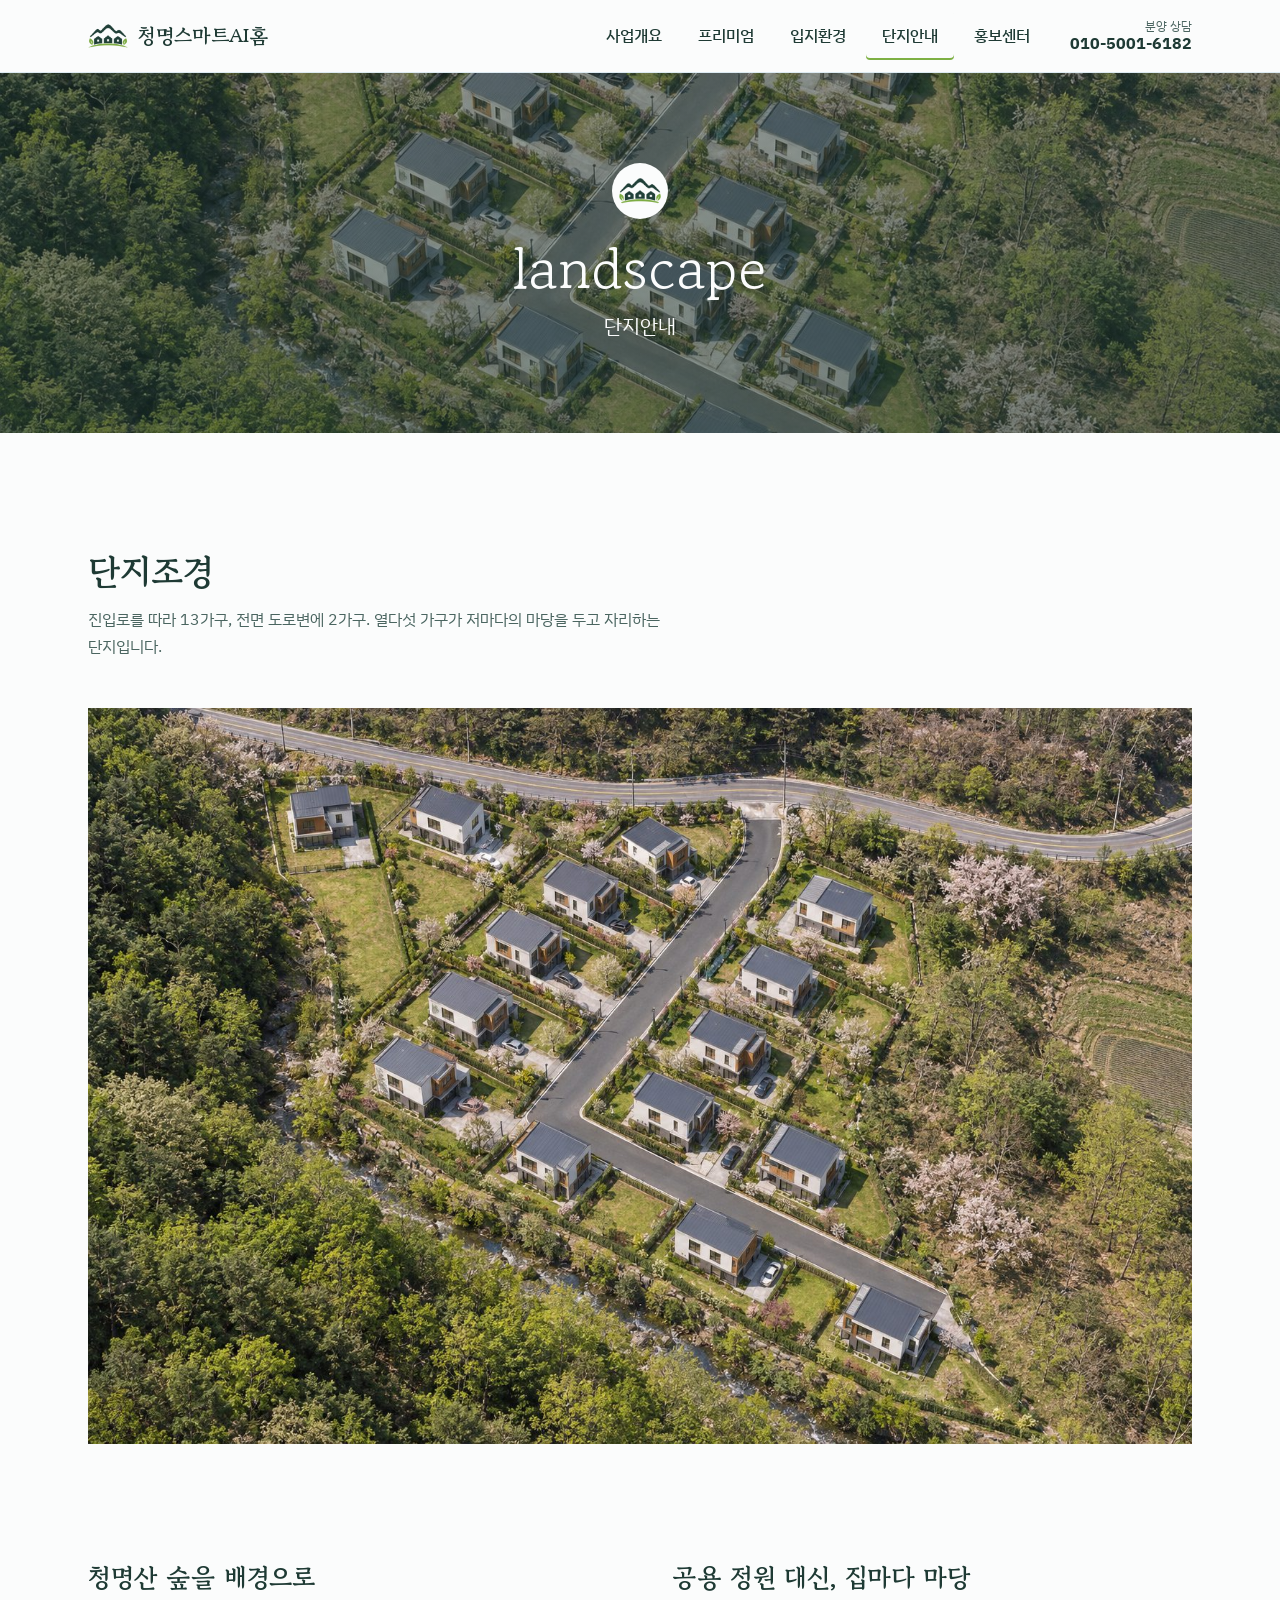
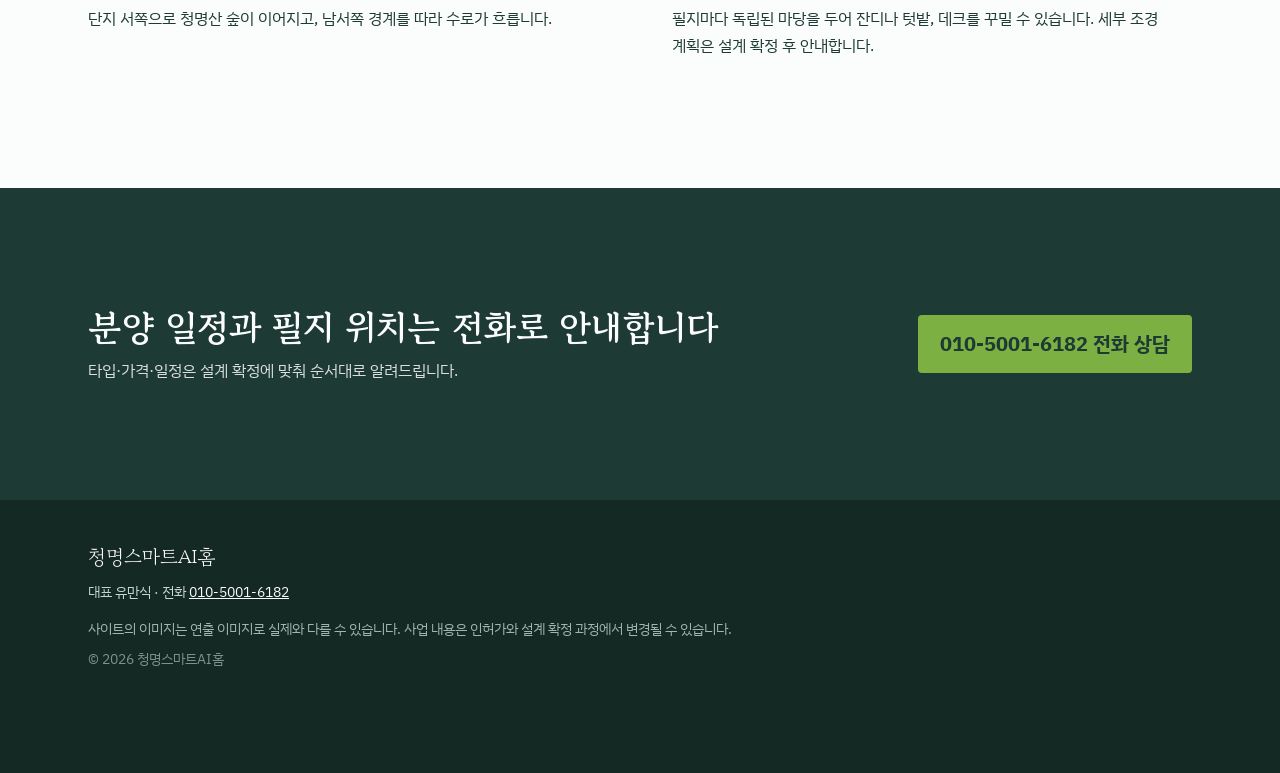
==== commit ac00e73b: "사업명 변경: 청명스마트홈 → 청명스마트AI홈 - 헤더·제목·본문·푸터·입지 지도·배치도·안내서 사업명과 영문 표기 변경 - 공개 주소(cheongmyeong-smarthome)는" ====
--- a/design.html
+++ b/design.html
@@ -4,8 +4,8 @@
 <meta charset="utf-8">
 <meta name="viewport" content="width=device-width, initial-scale=1, viewport-fit=cover">
 <meta name="robots" content="noindex, nofollow">
-<title>단지조경 | 청명스마트홈</title>
-<meta name="description" content="용인 기흥구 하갈동 청명산 기슭, 모듈형 AI 스마트 단독주택 15세대 — 청명스마트홈">
+<title>단지조경 | 청명스마트AI홈</title>
+<meta name="description" content="용인 기흥구 하갈동 청명산 기슭, 모듈형 AI 스마트 단독주택 15세대 — 청명스마트AI홈">
 <link rel="icon" href="assets/img/ai/logo-mark.png">
 <link rel="preconnect" href="https://fonts.googleapis.com">
 <link rel="preconnect" href="https://fonts.gstatic.com" crossorigin>
--- a/assets/css/style.css
+++ b/assets/css/style.css
@@ -1,4 +1,4 @@
-/* 청명스마트홈 — 맑은 봄날(청명)의 하늘, 백자, 솔잎 */
+/* 청명스마트AI홈 — 맑은 봄날(청명)의 하늘, 백자, 솔잎 */
 :root {
   --sky: #DCEAF2;      /* 청명 하늘 */
   --sky-deep: #A9C3CF; /* 모듈 격자선 */
@@ -124,6 +124,7 @@
 .plan-figure { margin: 0; background: var(--mist); border: 1px solid var(--sky); }
 .plan-figure img { width: 100%; }
 .plan-figure figcaption { font-size: var(--step--1); color: var(--pine-soft); padding: 10px 14px; border-top: 1px solid var(--sky); }
+.plan-figure__note { display: block; margin-top: 4px; color: var(--pine); font-weight: 500; }
 
 .btn {
   display: inline-flex; align-items: center; gap: 8px; padding: 12px 22px;
@@ -210,7 +211,7 @@
 
 /* 조경 */
 .wide-fig { margin: 0; position: relative; }
-.wide-fig img { width: 100%; aspect-ratio: 16 / 8; object-fit: cover; }
+.wide-fig img { width: 100%; aspect-ratio: 3 / 2; object-fit: cover; } /* 원본 비율: 단지 15동이 잘리지 않게 */
 
 .map-links { margin-top: 28px; }
 .map-links__addr { margin: 0; font-family: var(--serif); font-size: var(--step-1); font-weight: 700; }
@@ -275,7 +276,7 @@
   .spec-table th { width: 34%; }
   /* 하단 전화 버튼(약 80px)을 피해 배치 */
   .hero__text { bottom: 150px; }
-  .hero__ctrl, .hero   .wide-fig img { aspect-ratio: 4 / 3; }
+  .hero__ctrl { bottom: 92px; }
 
   .call-fab {
     display: block; position: fixed; z-index: 40; left: 16px; right: 16px;
